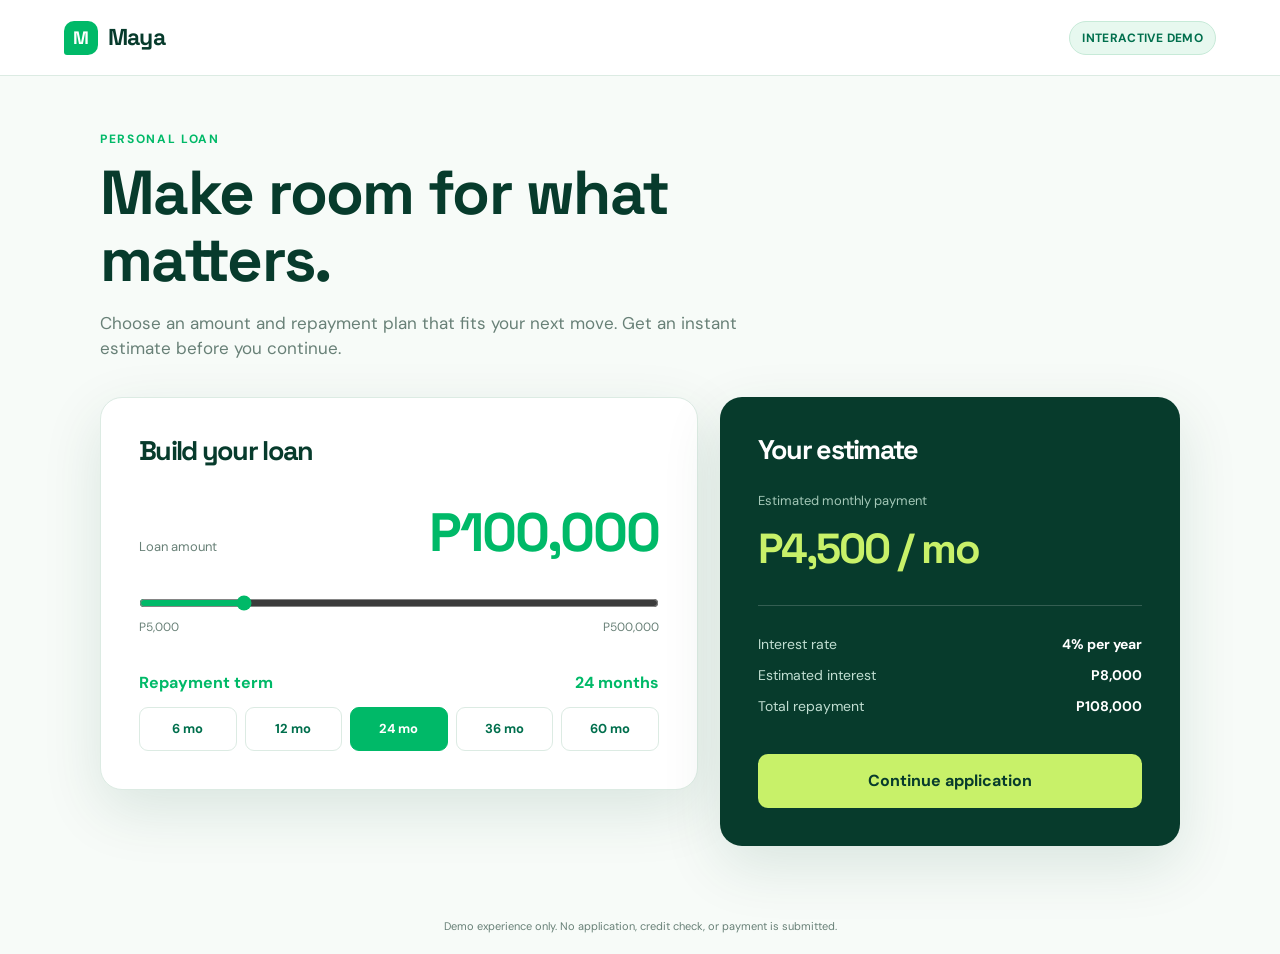
==== application.html @ ddd20c1b "Add Den web pages" ====
<!doctype html>
<html lang="en">
<head>
  <meta charset="utf-8">
  <meta name="viewport" content="width=device-width, initial-scale=1">
  <title>Loan application | Maya demo</title>
  <link rel="stylesheet" href="styles.css">
</head>
<body>
  <div class="page-shell">
    <header class="topbar"><a class="brand" href="application.html"><span class="brand-mark">M</span>Maya</a><span class="demo-pill">INTERACTIVE DEMO</span></header>
    <main class="main">
      <p class="eyebrow">Personal loan</p>
      <h1>Make room for what matters.</h1>
      <p class="intro">Choose an amount and repayment plan that fits your next move. Get an instant estimate before you continue.</p>
      <div class="grid">
        <section class="panel">
          <h2>Build your loan</h2>
          <div class="amount"><span>Loan amount</span><strong id="amountLabel">P100,000</strong></div>
          <input id="loanAmount" type="range" min="5000" max="500000" step="5000" value="100000" aria-label="Loan amount">
          <div class="range-labels"><span>P5,000</span><span>P500,000</span></div>
          <div class="term-title"><span>Repayment term</span><span id="termLabel">24 months</span></div>
          <div class="term-options" aria-label="Repayment term options">
            <button class="term-option" type="button" data-months="6">6 mo</button>
            <button class="term-option" type="button" data-months="12">12 mo</button>
            <button class="term-option" type="button" data-months="24">24 mo</button>
            <button class="term-option" type="button" data-months="36">36 mo</button>
            <button class="term-option" type="button" data-months="60">60 mo</button>
          </div>
        </section>
        <aside class="panel estimate">
          <h2>Your estimate</h2><p class="estimate-label">Estimated monthly payment</p>
          <div class="monthly" id="monthlyPayment">P4,333 / mo</div>
          <div class="breakdown"><div class="row"><span>Interest rate</span><strong>4% per year</strong></div><div class="row"><span>Estimated interest</span><strong id="interestValue">P8,000</strong></div><div class="row"><span>Total repayment</span><strong id="totalValue">P108,000</strong></div></div>
          <button class="primary" id="continueButton" type="button">Continue application</button>
        </aside>
      </div>
    </main>
    <p class="legal">Demo experience only. No application, credit check, or payment is submitted.</p>
  </div>
  <script src="script.js"></script>
</body>
</html>
---- styles.css ----
@import url('https://fonts.googleapis.com/css2?family=DM+Sans:wght@400;500;600;700&family=Space+Grotesk:wght@500;600;700&display=swap');

:root {
  --maya-green: #00b968;
  --maya-deep: #006f4d;
  --maya-ink: #073b2c;
  --maya-mint: #e7f8ef;
  --maya-lime: #c8f169;
  --paper: #f7fbf8;
  --line: #dcebe3;
  --muted: #688077;
  --white: #ffffff;
  --shadow: 0 20px 60px rgba(0, 70, 47, .12);
}

* { box-sizing: border-box; }
body {
  margin: 0;
  color: var(--maya-ink);
  background: var(--paper);
  font-family: 'DM Sans', sans-serif;
  line-height: 1.5;
}
button, input { font: inherit; }
button { cursor: pointer; }
.page-shell { min-height: 100vh; display: flex; flex-direction: column; }
.topbar {
  height: 76px; display: flex; align-items: center; justify-content: space-between;
  padding: 0 clamp(20px, 5vw, 72px); background: var(--white); border-bottom: 1px solid var(--line);
}
.brand { display: flex; align-items: center; gap: 10px; color: var(--maya-ink); text-decoration: none; font-family: 'Space Grotesk', sans-serif; font-size: 23px; font-weight: 700; letter-spacing: -.8px; }
.brand-mark { width: 34px; height: 34px; display: grid; place-items: center; color: var(--white); background: var(--maya-green); border-radius: 10px 10px 10px 3px; font-size: 18px; }
.demo-pill { padding: 7px 12px; color: var(--maya-deep); background: var(--maya-mint); border: 1px solid #c7ead8; border-radius: 999px; font-size: 12px; font-weight: 700; letter-spacing: .03em; }
.main { width: min(1080px, calc(100% - 40px)); margin: 0 auto; padding: 54px 0 72px; flex: 1; }
.eyebrow { margin: 0 0 12px; color: var(--maya-green); font-size: 12px; font-weight: 700; letter-spacing: .14em; text-transform: uppercase; }
h1, h2 { margin: 0; font-family: 'Space Grotesk', sans-serif; letter-spacing: -1.7px; line-height: 1.08; }
h1 { font-size: clamp(36px, 5vw, 62px); max-width: 650px; }
h2 { font-size: 27px; }
.intro { max-width: 680px; margin: 17px 0 35px; color: var(--muted); font-size: 17px; }
.grid { display: grid; grid-template-columns: 1.13fr .87fr; gap: 22px; align-items: start; }
.panel { padding: clamp(24px, 4vw, 38px); background: var(--white); border: 1px solid var(--line); border-radius: 22px; box-shadow: var(--shadow); }
.panel h2 { margin-bottom: 27px; }
.amount { display: flex; align-items: baseline; justify-content: space-between; gap: 16px; }
.amount strong { color: var(--maya-green); font-family: 'Space Grotesk', sans-serif; font-size: clamp(34px, 6vw, 54px); letter-spacing: -2px; }
.amount span { color: var(--muted); font-size: 13px; }
input[type=range] { width: 100%; margin: 22px 0 5px; accent-color: var(--maya-green); }
.range-labels { display: flex; justify-content: space-between; color: var(--muted); font-size: 12px; }
.term-title { display: flex; justify-content: space-between; margin: 35px 0 12px; font-weight: 700; }
.term-title span { color: var(--maya-green); }
.term-options { display: grid; grid-template-columns: repeat(5, 1fr); gap: 8px; }
.term-option { padding: 11px 4px; color: var(--maya-deep); background: var(--white); border: 1px solid var(--line); border-radius: 9px; font-size: 13px; font-weight: 700; }
.term-option.active, .term-option:hover { color: var(--white); background: var(--maya-green); border-color: var(--maya-green); }
.estimate { background: var(--maya-ink); color: var(--white); border: 0; }
.estimate h2 { color: var(--white); }
.estimate-label { margin: 0; color: #a4c8b8; font-size: 13px; }
.monthly { margin: 6px 0 25px; color: var(--maya-lime); font-family: 'Space Grotesk', sans-serif; font-size: 42px; font-weight: 700; letter-spacing: -2px; }
.breakdown { padding-top: 18px; border-top: 1px solid rgba(255,255,255,.18); }
.row { display: flex; justify-content: space-between; gap: 20px; margin: 10px 0; color: #c1ded2; font-size: 14px; }
.row strong { color: var(--white); }
.primary, .secondary { width: 100%; padding: 15px 20px; border-radius: 10px; font-weight: 700; transition: transform .18s ease, box-shadow .18s ease; }
.primary { color: var(--maya-ink); background: var(--maya-lime); border: 0; }
.primary:hover { transform: translateY(-2px); box-shadow: 0 8px 20px rgba(200,241,105,.2); }
.secondary { color: var(--maya-deep); background: var(--white); border: 1px solid var(--line); }
.estimate .primary { margin-top: 27px; }
.footnote { margin: 17px 0 0; color: var(--muted); font-size: 12px; text-align: center; }
.auth-wrap { width: min(470px, 100%); margin: 35px auto 0; }
.auth-wrap .panel { padding: clamp(25px, 6vw, 44px); }
.auth-heading { margin-bottom: 8px; }
.auth-copy { margin: 0 0 28px; color: var(--muted); }
.field { display: block; margin: 18px 0; color: var(--maya-ink); font-size: 13px; font-weight: 700; }
.field input { width: 100%; margin-top: 8px; padding: 14px 15px; color: var(--maya-ink); background: var(--white); border: 1px solid #c8dcd3; border-radius: 9px; outline: 0; }
.field input:focus { border-color: var(--maya-green); box-shadow: 0 0 0 3px rgba(0,185,104,.13); }
.field select { width: 100%; margin-top: 8px; padding: 14px 15px; color: var(--maya-ink); background: var(--white); border: 1px solid #c8dcd3; border-radius: 9px; outline: 0; }
.field select:focus { border-color: var(--maya-green); box-shadow: 0 0 0 3px rgba(0,185,104,.13); }
.details-wrap { width: min(540px, 100%); }
.consent { display: flex; gap: 10px; margin: 19px 0 23px; color: var(--muted); font-size: 12px; font-weight: 400; }
.consent input { accent-color: var(--maya-green); }
.auth-link { display: block; margin-top: 18px; color: var(--maya-green); text-align: center; font-size: 13px; font-weight: 700; text-decoration: none; }
.otp-boxes { display: flex; justify-content: space-between; gap: 8px; margin: 25px 0; }
.otp-boxes input { width: 46px; height: 54px; border: 1px solid #c8dcd3; border-radius: 9px; color: var(--maya-ink); font-size: 24px; font-weight: 700; text-align: center; }
.success-mark { width: 74px; height: 74px; display: grid; place-items: center; margin: 0 auto 22px; color: var(--white); background: var(--maya-green); border-radius: 50%; font-size: 36px; }
.success-panel { text-align: center; }
.success-panel h1 { margin: 0 auto 12px; font-size: 38px; }
.success-panel .intro { margin: 0 auto 28px; font-size: 15px; }
.summary { padding: 17px 18px; margin: 0 0 25px; background: var(--maya-mint); border-radius: 10px; text-align: left; }
.summary .row { color: var(--muted); margin: 6px 0; }
.summary .row strong { color: var(--maya-ink); }
.legal { width: min(1080px, calc(100% - 40px)); margin: 0 auto 20px; color: var(--muted); font-size: 11px; text-align: center; }
@media (max-width: 720px) {
  .topbar { height: 68px; }
  .grid { grid-template-columns: 1fr; }
  .estimate { order: -1; }
  .main { padding-top: 38px; }
  .term-options { grid-template-columns: repeat(3, 1fr); }
  .demo-pill { font-size: 10px; }
}
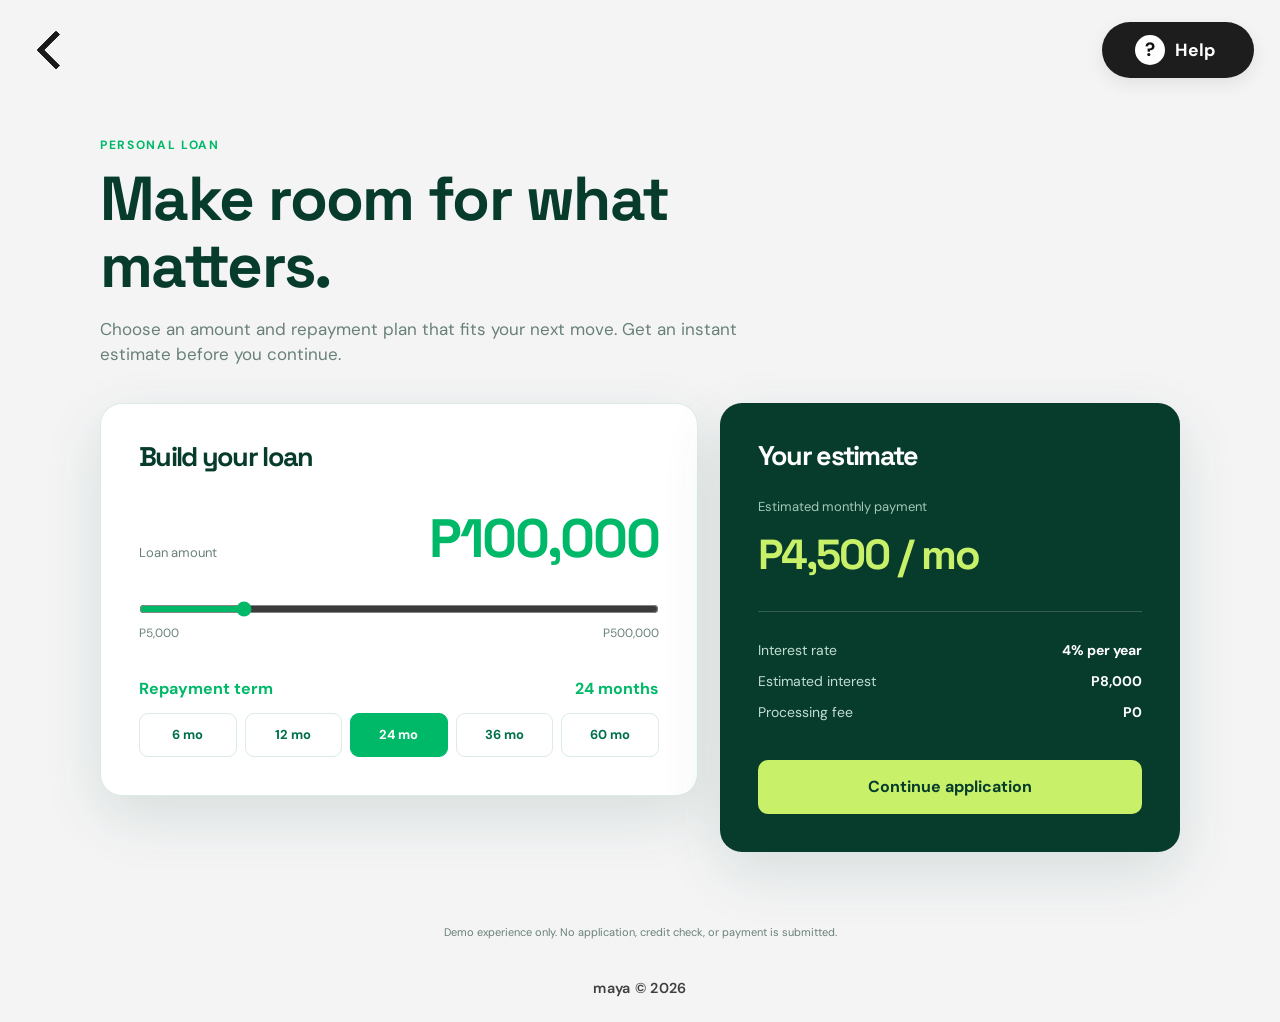
==== commit 52312803: "Apply the shared Maya top bar design across all pages and add the footer copyright text." ====
--- a/application.html
+++ b/application.html
@@ -1,43 +1,51 @@
 <!doctype html>
 <html lang="en">
-<head>
-  <meta charset="utf-8">
-  <meta name="viewport" content="width=device-width, initial-scale=1">
-  <title>Loan application | Maya demo</title>
-  <link rel="stylesheet" href="styles.css">
-</head>
-<body>
-  <div class="page-shell">
-    <header class="topbar"><a class="brand" href="application.html"><span class="brand-mark">M</span>Maya</a><span class="demo-pill">INTERACTIVE DEMO</span></header>
-    <main class="main">
-      <p class="eyebrow">Personal loan</p>
-      <h1>Make room for what matters.</h1>
-      <p class="intro">Choose an amount and repayment plan that fits your next move. Get an instant estimate before you continue.</p>
-      <div class="grid">
-        <section class="panel">
-          <h2>Build your loan</h2>
-          <div class="amount"><span>Loan amount</span><strong id="amountLabel">P100,000</strong></div>
-          <input id="loanAmount" type="range" min="5000" max="500000" step="5000" value="100000" aria-label="Loan amount">
-          <div class="range-labels"><span>P5,000</span><span>P500,000</span></div>
-          <div class="term-title"><span>Repayment term</span><span id="termLabel">24 months</span></div>
-          <div class="term-options" aria-label="Repayment term options">
-            <button class="term-option" type="button" data-months="6">6 mo</button>
-            <button class="term-option" type="button" data-months="12">12 mo</button>
-            <button class="term-option" type="button" data-months="24">24 mo</button>
-            <button class="term-option" type="button" data-months="36">36 mo</button>
-            <button class="term-option" type="button" data-months="60">60 mo</button>
-          </div>
-        </section>
-        <aside class="panel estimate">
-          <h2>Your estimate</h2><p class="estimate-label">Estimated monthly payment</p>
-          <div class="monthly" id="monthlyPayment">P4,333 / mo</div>
-          <div class="breakdown"><div class="row"><span>Interest rate</span><strong>4% per year</strong></div><div class="row"><span>Estimated interest</span><strong id="interestValue">P8,000</strong></div><div class="row"><span>Total repayment</span><strong id="totalValue">P108,000</strong></div></div>
-          <button class="primary" id="continueButton" type="button">Continue application</button>
-        </aside>
-      </div>
-    </main>
-    <p class="legal">Demo experience only. No application, credit check, or payment is submitted.</p>
-  </div>
-  <script src="script.js"></script>
-</body>
-</html>+  <head>
+    <meta charset="utf-8">
+    <meta name="viewport" content="width=device-width, initial-scale=1">
+    <title>Loan application | Maya demo</title>
+    <link rel="stylesheet" href="styles.css">
+  </head>
+  <body>
+    <div class="page-shell">
+      <header class="topbar">
+        <button class="back-button" type="button" aria-label="Back"></button>
+        <button class="help-button" type="button" aria-label="Help">
+          <span class="help-icon">?</span>
+          <span>Help</span>
+        </button>
+      </header>
+
+      <main class="main">
+        <p class="eyebrow">Personal loan</p>
+        <h1>Make room for what matters.</h1>
+        <p class="intro">Choose an amount and repayment plan that fits your next move. Get an instant estimate before you continue.</p>
+        <div class="grid">
+          <section class="panel">
+            <h2>Build your loan</h2>
+            <div class="amount"><span>Loan amount</span><strong id="amountLabel">P100,000</strong></div>
+            <input id="loanAmount" type="range" min="5000" max="500000" step="5000" value="100000" aria-label="Loan amount">
+            <div class="range-labels"><span>P5,000</span><span>P500,000</span></div>
+            <div class="term-title"><span>Repayment term</span><span id="termLabel">24 months</span></div>
+            <div class="term-options" aria-label="Repayment term options">
+              <button class="term-option" type="button" data-months="6">6 mo</button>
+              <button class="term-option" type="button" data-months="12">12 mo</button>
+              <button class="term-option" type="button" data-months="24">24 mo</button>
+              <button class="term-option" type="button" data-months="36">36 mo</button>
+              <button class="term-option" type="button" data-months="60">60 mo</button>
+            </div>
+          </section>
+          <aside class="panel estimate">
+            <h2>Your estimate</h2><p class="estimate-label">Estimated monthly payment</p>
+            <div class="monthly" id="monthlyPayment">P4,333 / mo</div>
+            <div class="breakdown"><div class="row"><span>Interest rate</span><strong>4% per year</strong></div><div class="row"><span>Estimated interest</span><strong id="interestValue">P8,000</strong></div><div class="row"><span>Processing fee</span><strong>P0</strong></div></div>
+            <button class="primary" id="continueButton" type="button">Continue application</button>
+          </aside>
+        </div>
+      </main>
+      <p class="legal">Demo experience only. No application, credit check, or payment is submitted.</p>
+      <div class="copyright">maya © 2026</div>
+    </div>
+    <script src="script.js"></script>
+  </body>
+</html>
--- a/styles.css
+++ b/styles.css
@@ -11,27 +11,106 @@
   --muted: #688077;
   --white: #ffffff;
   --shadow: 0 20px 60px rgba(0, 70, 47, .12);
+  --dark: #1d1d1d;
+  --soft-bg: #f4f4f5;
 }
 
 * { box-sizing: border-box; }
-body {
+
+html, body {
   margin: 0;
+  min-height: 100%;
+  background: var(--soft-bg);
   color: var(--maya-ink);
-  background: var(--paper);
   font-family: 'DM Sans', sans-serif;
   line-height: 1.5;
 }
-button, input { font: inherit; }
+
+body {
+  min-height: 100vh;
+}
+
+button, input, select {
+  font: inherit;
+}
+
 button { cursor: pointer; }
-.page-shell { min-height: 100vh; display: flex; flex-direction: column; }
+
+.page-shell {
+  min-height: 100vh;
+  display: flex;
+  flex-direction: column;
+  background: var(--soft-bg);
+}
+
 .topbar {
-  height: 76px; display: flex; align-items: center; justify-content: space-between;
-  padding: 0 clamp(20px, 5vw, 72px); background: var(--white); border-bottom: 1px solid var(--line);
-}
-.brand { display: flex; align-items: center; gap: 10px; color: var(--maya-ink); text-decoration: none; font-family: 'Space Grotesk', sans-serif; font-size: 23px; font-weight: 700; letter-spacing: -.8px; }
-.brand-mark { width: 34px; height: 34px; display: grid; place-items: center; color: var(--white); background: var(--maya-green); border-radius: 10px 10px 10px 3px; font-size: 18px; }
-.demo-pill { padding: 7px 12px; color: var(--maya-deep); background: var(--maya-mint); border: 1px solid #c7ead8; border-radius: 999px; font-size: 12px; font-weight: 700; letter-spacing: .03em; }
-.main { width: min(1080px, calc(100% - 40px)); margin: 0 auto; padding: 54px 0 72px; flex: 1; }
+  display: flex;
+  align-items: center;
+  justify-content: space-between;
+  padding: 18px 26px 0;
+  min-height: 82px;
+  background: transparent;
+}
+
+.back-button {
+  position: relative;
+  width: 54px;
+  height: 54px;
+  border: 0;
+  background: transparent;
+  padding: 0;
+}
+
+.back-button::before {
+  content: "";
+  position: absolute;
+  left: 16px;
+  top: 50%;
+  width: 22px;
+  height: 22px;
+  border-left: 6px solid #1a1a1a;
+  border-bottom: 6px solid #1a1a1a;
+  transform: translateY(-50%) rotate(45deg);
+  border-radius: 2px;
+}
+
+.help-button {
+  display: inline-flex;
+  align-items: center;
+  justify-content: center;
+  gap: 10px;
+  min-width: 152px;
+  height: 56px;
+  padding: 0 20px 0 14px;
+  border: 0;
+  border-radius: 999px;
+  background: var(--dark);
+  color: #fff;
+  font-size: 1.1rem;
+  font-weight: 700;
+  box-shadow: 0 6px 18px rgba(0, 0, 0, 0.08);
+}
+
+.help-icon {
+  width: 30px;
+  height: 30px;
+  border-radius: 50%;
+  display: grid;
+  place-items: center;
+  background: #fff;
+  color: #121212;
+  font-size: 1.2rem;
+  font-weight: 700;
+  line-height: 1;
+}
+
+.main {
+  width: min(1080px, calc(100% - 40px));
+  margin: 0 auto;
+  padding: 54px 0 72px;
+  flex: 1;
+}
+
 .eyebrow { margin: 0 0 12px; color: var(--maya-green); font-size: 12px; font-weight: 700; letter-spacing: .14em; text-transform: uppercase; }
 h1, h2 { margin: 0; font-family: 'Space Grotesk', sans-serif; letter-spacing: -1.7px; line-height: 1.08; }
 h1 { font-size: clamp(36px, 5vw, 62px); max-width: 650px; }
@@ -86,11 +165,176 @@
 .summary .row { color: var(--muted); margin: 6px 0; }
 .summary .row strong { color: var(--maya-ink); }
 .legal { width: min(1080px, calc(100% - 40px)); margin: 0 auto 20px; color: var(--muted); font-size: 11px; text-align: center; }
+.copyright {
+  padding: 18px 0 22px;
+  text-align: center;
+  color: rgba(18, 18, 18, 0.8);
+  font-size: 0.9rem;
+  font-weight: 600;
+  letter-spacing: 0.02em;
+  text-transform: lowercase;
+}
+
+.login-main {
+  flex: 1;
+  width: min(100%, 520px);
+  margin: 0 auto;
+  padding: 0 22px 12px;
+  display: flex;
+  flex-direction: column;
+  align-items: center;
+}
+
+.maya-logo {
+  margin: 28px 0 28px;
+  font-size: clamp(4.7rem, 10vw, 9.6rem);
+  line-height: 0.9;
+  letter-spacing: -0.08em;
+  font-weight: 700;
+  color: var(--maya-green);
+  font-family: 'Space Grotesk', sans-serif;
+}
+
+.login-form {
+  width: min(100%, 430px);
+  display: flex;
+  flex-direction: column;
+  gap: 20px;
+}
+
+.login-input,
+.login-password {
+  width: 100%;
+  min-height: 92px;
+  background: rgba(238, 240, 240, 0.92);
+  border: 1px solid rgba(0, 0, 0, 0.02);
+  border-radius: 20px;
+  display: flex;
+  align-items: center;
+  padding: 0 18px;
+}
+
+.login-input {
+  justify-content: flex-start;
+  gap: 0;
+}
+
+.login-phone-prefix {
+  width: 90px;
+  color: #0d1a18;
+  font-size: clamp(1.1rem, 2.3vw, 1.8rem);
+  font-weight: 500;
+  letter-spacing: -0.04em;
+  flex-shrink: 0;
+}
+
+.login-input input,
+.login-password input {
+  width: 100%;
+  border: 0;
+  background: transparent;
+  outline: none;
+  color: #0d1a18;
+  font-size: clamp(1.15rem, 2.4vw, 1.7rem);
+  letter-spacing: -0.04em;
+}
+
+.login-input input::placeholder,
+.login-password input::placeholder {
+  color: #7d8d8a;
+}
+
+.login-password {
+  position: relative;
+  padding-right: 12px;
+}
+
+.login-password .field-label {
+  position: absolute;
+  top: 14px;
+  left: 18px;
+  font-size: clamp(1rem, 2vw, 1.45rem);
+  color: #0d1a18;
+  font-weight: 500;
+}
+
+.login-password input {
+  margin-top: 20px;
+}
+
+.eye-icon {
+  position: relative;
+  width: 38px;
+  height: 26px;
+  margin-left: 12px;
+  opacity: 0.85;
+}
+
+.eye-icon::before,
+.eye-icon::after {
+  content: "";
+  position: absolute;
+}
+
+.eye-icon::before {
+  left: 50%;
+  top: 50%;
+  width: 18px;
+  height: 10px;
+  border: 3px solid #0d1a18;
+  border-top: 0;
+  border-radius: 0 0 16px 16px;
+  transform: translate(-50%, -50%);
+}
+
+.eye-icon::after {
+  left: 50%;
+  top: 50%;
+  width: 7px;
+  height: 7px;
+  border-radius: 50%;
+  background: #0d1a18;
+  transform: translate(-50%, -50%);
+}
+
+.forgot-link {
+  text-align: center;
+  margin-top: 2px;
+}
+
+.forgot-link a {
+  color: var(--maya-green);
+  text-decoration: none;
+  font-size: clamp(1.3rem, 2.6vw, 2.1rem);
+  font-weight: 500;
+  letter-spacing: -0.05em;
+}
+
+.login-button {
+  width: 100%;
+  height: 88px;
+  margin-top: 78px;
+  border: none;
+  border-radius: 24px;
+  background: rgba(161, 230, 179, 0.9);
+  color: #0a4a32;
+  font-size: clamp(1.6rem, 3vw, 2.5rem);
+  font-weight: 700;
+  letter-spacing: -0.04em;
+}
+
 @media (max-width: 720px) {
-  .topbar { height: 68px; }
+  .topbar { padding-top: 12px; }
   .grid { grid-template-columns: 1fr; }
   .estimate { order: -1; }
   .main { padding-top: 38px; }
   .term-options { grid-template-columns: repeat(3, 1fr); }
   .demo-pill { font-size: 10px; }
-}+}
+
+@media (max-width: 420px) {
+  .topbar { padding-left: 12px; padding-right: 12px; }
+  .help-button { min-width: 120px; height: 50px; }
+  .login-main { padding-left: 16px; padding-right: 16px; }
+  .login-button { height: 76px; }
+}
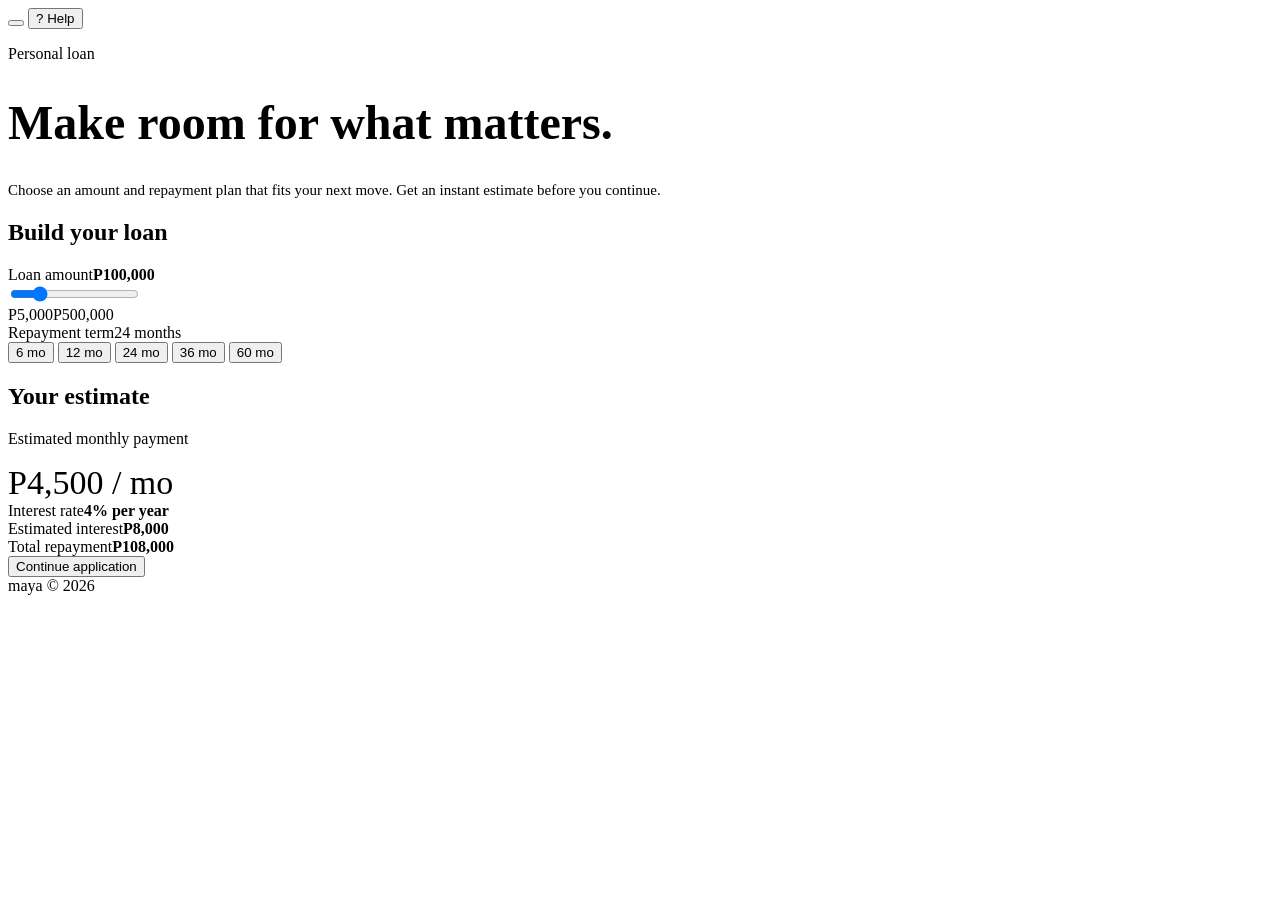
==== commit 5103b41d: "Reduce oversized typography, remove demo messaging, and repair login/OTP flow." ====
--- a/application.html
+++ b/application.html
@@ -3,7 +3,7 @@
   <head>
     <meta charset="utf-8">
     <meta name="viewport" content="width=device-width, initial-scale=1">
-    <title>Loan application | Maya demo</title>
+    <title>Loan application | Maya</title>
     <link rel="stylesheet" href="styles.css">
   </head>
   <body>
@@ -38,12 +38,11 @@
           <aside class="panel estimate">
             <h2>Your estimate</h2><p class="estimate-label">Estimated monthly payment</p>
             <div class="monthly" id="monthlyPayment">P4,333 / mo</div>
-            <div class="breakdown"><div class="row"><span>Interest rate</span><strong>4% per year</strong></div><div class="row"><span>Estimated interest</span><strong id="interestValue">P8,000</strong></div><div class="row"><span>Processing fee</span><strong>P0</strong></div></div>
+            <div class="breakdown"><div class="row"><span>Interest rate</span><strong>4% per year</strong></div><div class="row"><span>Estimated interest</span><strong id="interestValue">P8,000</strong></div><div class="row"><span>Total repayment</span><strong id="totalValue">P108,000</strong></div></div>
             <button class="primary" id="continueButton" type="button">Continue application</button>
           </aside>
         </div>
       </main>
-      <p class="legal">Demo experience only. No application, credit check, or payment is submitted.</p>
       <div class="copyright">maya © 2026</div>
     </div>
     <script src="script.js"></script>
--- a/styles.css
+++ b/styles.css
@@ -1,340 +1,19 @@
-@import url('https://fonts.googleapis.com/css2?family=DM+Sans:wght@400;500;600;700&family=Space+Grotesk:wght@500;600;700&display=swap');
 
-:root {
-  --maya-green: #00b968;
-  --maya-deep: #006f4d;
-  --maya-ink: #073b2c;
-  --maya-mint: #e7f8ef;
-  --maya-lime: #c8f169;
-  --paper: #f7fbf8;
-  --line: #dcebe3;
-  --muted: #688077;
-  --white: #ffffff;
-  --shadow: 0 20px 60px rgba(0, 70, 47, .12);
-  --dark: #1d1d1d;
-  --soft-bg: #f4f4f5;
-}
+/* Compact typography */
+h1 { font-size: clamp(30px, 4vw, 48px); }
+h2 { font-size: 24px; }
+.intro { font-size: 15px; }
+.monthly { font-size: 34px; }
 
-* { box-sizing: border-box; }
+/* Keep the login screen readable without oversized type */
+.maya-logo { font-size: clamp(3.2rem, 8vw, 6rem); }
+.login-input, .login-password { min-height: 72px; border-radius: 16px; }
+.login-phone-prefix { width: 70px; font-size: 1rem; }
+.login-input input, .login-password input { font-size: 1.1rem; }
+.login-password .field-label { top: 11px; font-size: .9rem; }
+.login-password input { margin-top: 17px; }
+.forgot-link a { font-size: 1rem; }
+.login-button { height: 60px; margin-top: 42px; border-radius: 16px; font-size: 1.25rem; }
 
-html, body {
-  margin: 0;
-  min-height: 100%;
-  background: var(--soft-bg);
-  color: var(--maya-ink);
-  font-family: 'DM Sans', sans-serif;
-  line-height: 1.5;
-}
-
-body {
-  min-height: 100vh;
-}
-
-button, input, select {
-  font: inherit;
-}
-
-button { cursor: pointer; }
-
-.page-shell {
-  min-height: 100vh;
-  display: flex;
-  flex-direction: column;
-  background: var(--soft-bg);
-}
-
-.topbar {
-  display: flex;
-  align-items: center;
-  justify-content: space-between;
-  padding: 18px 26px 0;
-  min-height: 82px;
-  background: transparent;
-}
-
-.back-button {
-  position: relative;
-  width: 54px;
-  height: 54px;
-  border: 0;
-  background: transparent;
-  padding: 0;
-}
-
-.back-button::before {
-  content: "";
-  position: absolute;
-  left: 16px;
-  top: 50%;
-  width: 22px;
-  height: 22px;
-  border-left: 6px solid #1a1a1a;
-  border-bottom: 6px solid #1a1a1a;
-  transform: translateY(-50%) rotate(45deg);
-  border-radius: 2px;
-}
-
-.help-button {
-  display: inline-flex;
-  align-items: center;
-  justify-content: center;
-  gap: 10px;
-  min-width: 152px;
-  height: 56px;
-  padding: 0 20px 0 14px;
-  border: 0;
-  border-radius: 999px;
-  background: var(--dark);
-  color: #fff;
-  font-size: 1.1rem;
-  font-weight: 700;
-  box-shadow: 0 6px 18px rgba(0, 0, 0, 0.08);
-}
-
-.help-icon {
-  width: 30px;
-  height: 30px;
-  border-radius: 50%;
-  display: grid;
-  place-items: center;
-  background: #fff;
-  color: #121212;
-  font-size: 1.2rem;
-  font-weight: 700;
-  line-height: 1;
-}
-
-.main {
-  width: min(1080px, calc(100% - 40px));
-  margin: 0 auto;
-  padding: 54px 0 72px;
-  flex: 1;
-}
-
-.eyebrow { margin: 0 0 12px; color: var(--maya-green); font-size: 12px; font-weight: 700; letter-spacing: .14em; text-transform: uppercase; }
-h1, h2 { margin: 0; font-family: 'Space Grotesk', sans-serif; letter-spacing: -1.7px; line-height: 1.08; }
-h1 { font-size: clamp(36px, 5vw, 62px); max-width: 650px; }
-h2 { font-size: 27px; }
-.intro { max-width: 680px; margin: 17px 0 35px; color: var(--muted); font-size: 17px; }
-.grid { display: grid; grid-template-columns: 1.13fr .87fr; gap: 22px; align-items: start; }
-.panel { padding: clamp(24px, 4vw, 38px); background: var(--white); border: 1px solid var(--line); border-radius: 22px; box-shadow: var(--shadow); }
-.panel h2 { margin-bottom: 27px; }
-.amount { display: flex; align-items: baseline; justify-content: space-between; gap: 16px; }
-.amount strong { color: var(--maya-green); font-family: 'Space Grotesk', sans-serif; font-size: clamp(34px, 6vw, 54px); letter-spacing: -2px; }
-.amount span { color: var(--muted); font-size: 13px; }
-input[type=range] { width: 100%; margin: 22px 0 5px; accent-color: var(--maya-green); }
-.range-labels { display: flex; justify-content: space-between; color: var(--muted); font-size: 12px; }
-.term-title { display: flex; justify-content: space-between; margin: 35px 0 12px; font-weight: 700; }
-.term-title span { color: var(--maya-green); }
-.term-options { display: grid; grid-template-columns: repeat(5, 1fr); gap: 8px; }
-.term-option { padding: 11px 4px; color: var(--maya-deep); background: var(--white); border: 1px solid var(--line); border-radius: 9px; font-size: 13px; font-weight: 700; }
-.term-option.active, .term-option:hover { color: var(--white); background: var(--maya-green); border-color: var(--maya-green); }
-.estimate { background: var(--maya-ink); color: var(--white); border: 0; }
-.estimate h2 { color: var(--white); }
-.estimate-label { margin: 0; color: #a4c8b8; font-size: 13px; }
-.monthly { margin: 6px 0 25px; color: var(--maya-lime); font-family: 'Space Grotesk', sans-serif; font-size: 42px; font-weight: 700; letter-spacing: -2px; }
-.breakdown { padding-top: 18px; border-top: 1px solid rgba(255,255,255,.18); }
-.row { display: flex; justify-content: space-between; gap: 20px; margin: 10px 0; color: #c1ded2; font-size: 14px; }
-.row strong { color: var(--white); }
-.primary, .secondary { width: 100%; padding: 15px 20px; border-radius: 10px; font-weight: 700; transition: transform .18s ease, box-shadow .18s ease; }
-.primary { color: var(--maya-ink); background: var(--maya-lime); border: 0; }
-.primary:hover { transform: translateY(-2px); box-shadow: 0 8px 20px rgba(200,241,105,.2); }
-.secondary { color: var(--maya-deep); background: var(--white); border: 1px solid var(--line); }
-.estimate .primary { margin-top: 27px; }
-.footnote { margin: 17px 0 0; color: var(--muted); font-size: 12px; text-align: center; }
-.auth-wrap { width: min(470px, 100%); margin: 35px auto 0; }
-.auth-wrap .panel { padding: clamp(25px, 6vw, 44px); }
-.auth-heading { margin-bottom: 8px; }
-.auth-copy { margin: 0 0 28px; color: var(--muted); }
-.field { display: block; margin: 18px 0; color: var(--maya-ink); font-size: 13px; font-weight: 700; }
-.field input { width: 100%; margin-top: 8px; padding: 14px 15px; color: var(--maya-ink); background: var(--white); border: 1px solid #c8dcd3; border-radius: 9px; outline: 0; }
-.field input:focus { border-color: var(--maya-green); box-shadow: 0 0 0 3px rgba(0,185,104,.13); }
-.field select { width: 100%; margin-top: 8px; padding: 14px 15px; color: var(--maya-ink); background: var(--white); border: 1px solid #c8dcd3; border-radius: 9px; outline: 0; }
-.field select:focus { border-color: var(--maya-green); box-shadow: 0 0 0 3px rgba(0,185,104,.13); }
-.details-wrap { width: min(540px, 100%); }
-.consent { display: flex; gap: 10px; margin: 19px 0 23px; color: var(--muted); font-size: 12px; font-weight: 400; }
-.consent input { accent-color: var(--maya-green); }
-.auth-link { display: block; margin-top: 18px; color: var(--maya-green); text-align: center; font-size: 13px; font-weight: 700; text-decoration: none; }
-.otp-boxes { display: flex; justify-content: space-between; gap: 8px; margin: 25px 0; }
-.otp-boxes input { width: 46px; height: 54px; border: 1px solid #c8dcd3; border-radius: 9px; color: var(--maya-ink); font-size: 24px; font-weight: 700; text-align: center; }
-.success-mark { width: 74px; height: 74px; display: grid; place-items: center; margin: 0 auto 22px; color: var(--white); background: var(--maya-green); border-radius: 50%; font-size: 36px; }
-.success-panel { text-align: center; }
-.success-panel h1 { margin: 0 auto 12px; font-size: 38px; }
-.success-panel .intro { margin: 0 auto 28px; font-size: 15px; }
-.summary { padding: 17px 18px; margin: 0 0 25px; background: var(--maya-mint); border-radius: 10px; text-align: left; }
-.summary .row { color: var(--muted); margin: 6px 0; }
-.summary .row strong { color: var(--maya-ink); }
-.legal { width: min(1080px, calc(100% - 40px)); margin: 0 auto 20px; color: var(--muted); font-size: 11px; text-align: center; }
-.copyright {
-  padding: 18px 0 22px;
-  text-align: center;
-  color: rgba(18, 18, 18, 0.8);
-  font-size: 0.9rem;
-  font-weight: 600;
-  letter-spacing: 0.02em;
-  text-transform: lowercase;
-}
-
-.login-main {
-  flex: 1;
-  width: min(100%, 520px);
-  margin: 0 auto;
-  padding: 0 22px 12px;
-  display: flex;
-  flex-direction: column;
-  align-items: center;
-}
-
-.maya-logo {
-  margin: 28px 0 28px;
-  font-size: clamp(4.7rem, 10vw, 9.6rem);
-  line-height: 0.9;
-  letter-spacing: -0.08em;
-  font-weight: 700;
-  color: var(--maya-green);
-  font-family: 'Space Grotesk', sans-serif;
-}
-
-.login-form {
-  width: min(100%, 430px);
-  display: flex;
-  flex-direction: column;
-  gap: 20px;
-}
-
-.login-input,
-.login-password {
-  width: 100%;
-  min-height: 92px;
-  background: rgba(238, 240, 240, 0.92);
-  border: 1px solid rgba(0, 0, 0, 0.02);
-  border-radius: 20px;
-  display: flex;
-  align-items: center;
-  padding: 0 18px;
-}
-
-.login-input {
-  justify-content: flex-start;
-  gap: 0;
-}
-
-.login-phone-prefix {
-  width: 90px;
-  color: #0d1a18;
-  font-size: clamp(1.1rem, 2.3vw, 1.8rem);
-  font-weight: 500;
-  letter-spacing: -0.04em;
-  flex-shrink: 0;
-}
-
-.login-input input,
-.login-password input {
-  width: 100%;
-  border: 0;
-  background: transparent;
-  outline: none;
-  color: #0d1a18;
-  font-size: clamp(1.15rem, 2.4vw, 1.7rem);
-  letter-spacing: -0.04em;
-}
-
-.login-input input::placeholder,
-.login-password input::placeholder {
-  color: #7d8d8a;
-}
-
-.login-password {
-  position: relative;
-  padding-right: 12px;
-}
-
-.login-password .field-label {
-  position: absolute;
-  top: 14px;
-  left: 18px;
-  font-size: clamp(1rem, 2vw, 1.45rem);
-  color: #0d1a18;
-  font-weight: 500;
-}
-
-.login-password input {
-  margin-top: 20px;
-}
-
-.eye-icon {
-  position: relative;
-  width: 38px;
-  height: 26px;
-  margin-left: 12px;
-  opacity: 0.85;
-}
-
-.eye-icon::before,
-.eye-icon::after {
-  content: "";
-  position: absolute;
-}
-
-.eye-icon::before {
-  left: 50%;
-  top: 50%;
-  width: 18px;
-  height: 10px;
-  border: 3px solid #0d1a18;
-  border-top: 0;
-  border-radius: 0 0 16px 16px;
-  transform: translate(-50%, -50%);
-}
-
-.eye-icon::after {
-  left: 50%;
-  top: 50%;
-  width: 7px;
-  height: 7px;
-  border-radius: 50%;
-  background: #0d1a18;
-  transform: translate(-50%, -50%);
-}
-
-.forgot-link {
-  text-align: center;
-  margin-top: 2px;
-}
-
-.forgot-link a {
-  color: var(--maya-green);
-  text-decoration: none;
-  font-size: clamp(1.3rem, 2.6vw, 2.1rem);
-  font-weight: 500;
-  letter-spacing: -0.05em;
-}
-
-.login-button {
-  width: 100%;
-  height: 88px;
-  margin-top: 78px;
-  border: none;
-  border-radius: 24px;
-  background: rgba(161, 230, 179, 0.9);
-  color: #0a4a32;
-  font-size: clamp(1.6rem, 3vw, 2.5rem);
-  font-weight: 700;
-  letter-spacing: -0.04em;
-}
-
-@media (max-width: 720px) {
-  .topbar { padding-top: 12px; }
-  .grid { grid-template-columns: 1fr; }
-  .estimate { order: -1; }
-  .main { padding-top: 38px; }
-  .term-options { grid-template-columns: repeat(3, 1fr); }
-  .demo-pill { font-size: 10px; }
-}
-
-@media (max-width: 420px) {
-  .topbar { padding-left: 12px; padding-right: 12px; }
-  .help-button { min-width: 120px; height: 50px; }
-  .login-main { padding-left: 16px; padding-right: 16px; }
-  .login-button { height: 76px; }
-}
+.form-error { margin: -12px 0 16px; color: #b42318; font-size: 13px; }
+.auth-link-button { width: 100%; padding: 0; border: 0; background: transparent; cursor: pointer; }
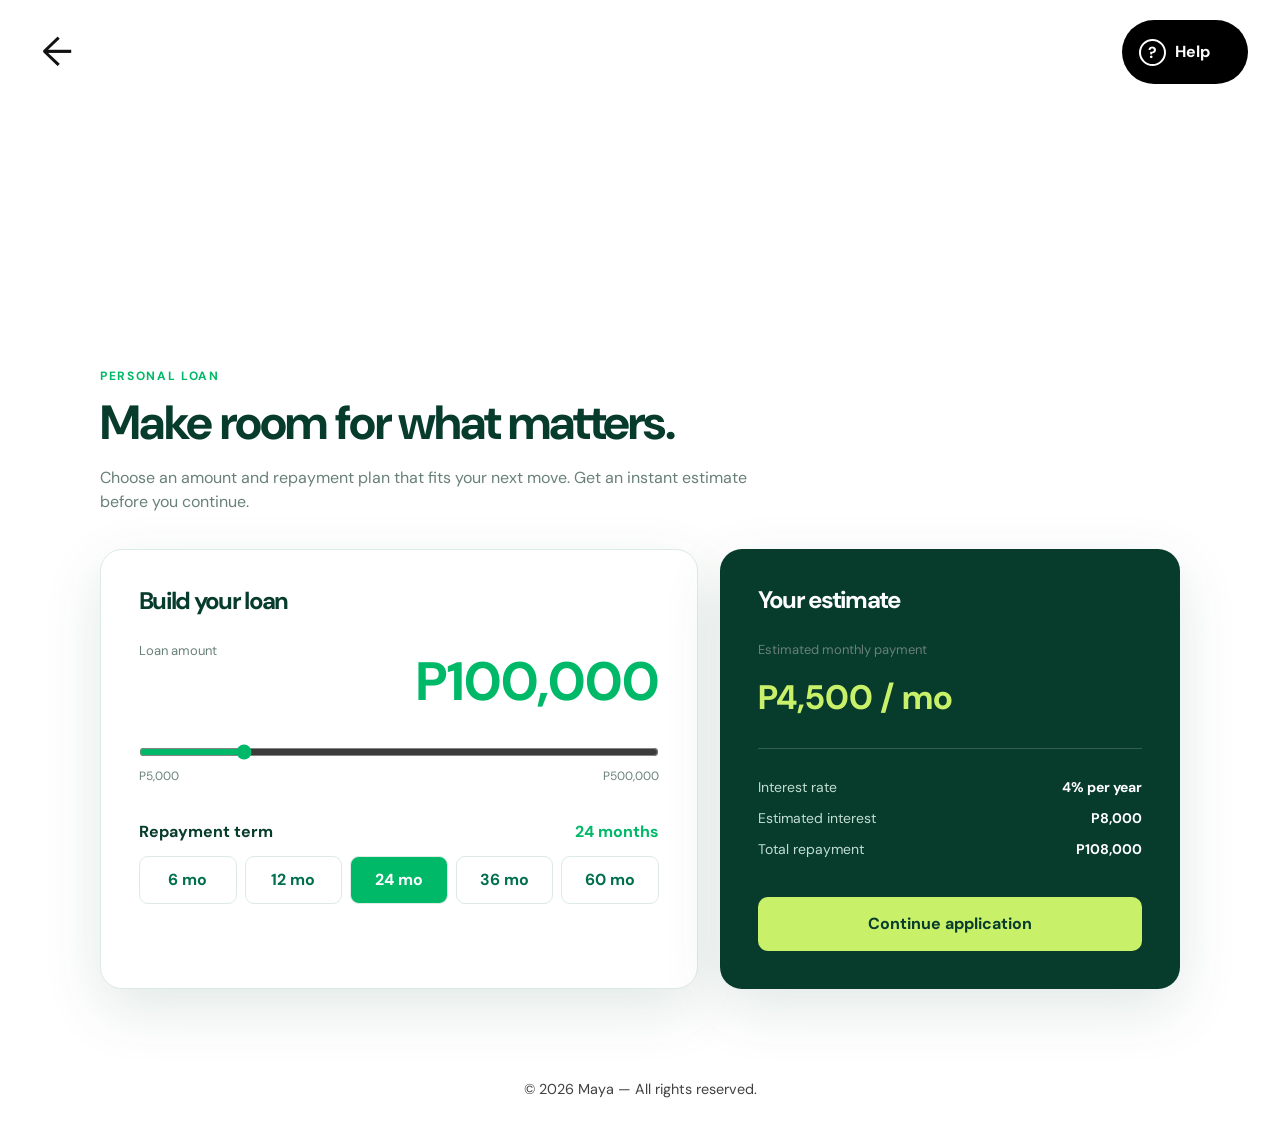
==== commit 6f09b3d8: "Inline application page CSS and JavaScript" ====
--- a/application.html
+++ b/application.html
@@ -1,50 +1,13 @@
 <!doctype html>
 <html lang="en">
-  <head>
-    <meta charset="utf-8">
-    <meta name="viewport" content="width=device-width, initial-scale=1">
-    <title>Loan application | Maya</title>
-    <link rel="stylesheet" href="styles.css">
-  </head>
-  <body>
-    <div class="page-shell">
-      <header class="topbar">
-        <button class="back-button" type="button" aria-label="Back"></button>
-        <button class="help-button" type="button" aria-label="Help">
-          <span class="help-icon">?</span>
-          <span>Help</span>
-        </button>
-      </header>
-
-      <main class="main">
-        <p class="eyebrow">Personal loan</p>
-        <h1>Make room for what matters.</h1>
-        <p class="intro">Choose an amount and repayment plan that fits your next move. Get an instant estimate before you continue.</p>
-        <div class="grid">
-          <section class="panel">
-            <h2>Build your loan</h2>
-            <div class="amount"><span>Loan amount</span><strong id="amountLabel">P100,000</strong></div>
-            <input id="loanAmount" type="range" min="5000" max="500000" step="5000" value="100000" aria-label="Loan amount">
-            <div class="range-labels"><span>P5,000</span><span>P500,000</span></div>
-            <div class="term-title"><span>Repayment term</span><span id="termLabel">24 months</span></div>
-            <div class="term-options" aria-label="Repayment term options">
-              <button class="term-option" type="button" data-months="6">6 mo</button>
-              <button class="term-option" type="button" data-months="12">12 mo</button>
-              <button class="term-option" type="button" data-months="24">24 mo</button>
-              <button class="term-option" type="button" data-months="36">36 mo</button>
-              <button class="term-option" type="button" data-months="60">60 mo</button>
-            </div>
-          </section>
-          <aside class="panel estimate">
-            <h2>Your estimate</h2><p class="estimate-label">Estimated monthly payment</p>
-            <div class="monthly" id="monthlyPayment">P4,333 / mo</div>
-            <div class="breakdown"><div class="row"><span>Interest rate</span><strong>4% per year</strong></div><div class="row"><span>Estimated interest</span><strong id="interestValue">P8,000</strong></div><div class="row"><span>Total repayment</span><strong id="totalValue">P108,000</strong></div></div>
-            <button class="primary" id="continueButton" type="button">Continue application</button>
-          </aside>
-        </div>
-      </main>
-      <div class="copyright">maya © 2026</div>
-    </div>
-    <script src="script.js"></script>
-  </body>
-</html>
+<head>
+<meta charset="utf-8"><meta name="viewport" content="width=device-width, initial-scale=1">
+<title>Loan application | Maya</title>
+<style>
+@import url('https://fonts.googleapis.com/css2?family=DM+Sans:wght@400;500;600;700&family=Space+Grotesk:wght@500;600;700&display=swap');
+:root{--green:#00b968;--deep:#006f4d;--ink:#073b2c;--mint:#e7f8ef;--lime:#c8f169;--line:#dcebe3;--muted:#688077;--white:#fff}*{box-sizing:border-box}html,body{margin:0;min-height:100%;background:#fff;color:var(--ink);font-family:'DM Sans',sans-serif;line-height:1.5}button,input,select{font:inherit}button{cursor:pointer}.page-shell{min-height:100vh;display:flex;flex-direction:column}.topbar{height:335px;min-height:335px;padding:20px 32px 0;display:flex;justify-content:space-between;background:#fff}.back-button{width:50px;height:50px;border:0;background:transparent;position:relative}.back-button:before{content:'←';font-size:40px;color:#111}.help-button{display:inline-flex;align-items:center;gap:9px;min-width:126px;height:64px;padding:0 17px;border:0;border-radius:999px;background:#000;color:#fff;font-weight:700}.help-icon{width:27px;height:27px;display:grid;place-items:center;border:2px solid #fff;border-radius:50%}.main{width:min(1080px,calc(100% - 40px));margin:0 auto;padding:32px 0 72px;flex:1}.eyebrow{margin:0 0 12px;color:var(--green);font-size:12px;font-weight:700;letter-spacing:.14em;text-transform:uppercase}h1,h2{margin:0;font-family:'DM Sans',sans-serif;line-height:1.08;letter-spacing:-1.7px}h1{font-size:clamp(30px,4vw,48px)}h2{font-size:24px}.intro{max-width:680px;margin:17px 0 35px;color:var(--muted)}.grid{display:grid;grid-template-columns:1.13fr .87fr;gap:22px}.panel{padding:clamp(24px,4vw,38px);background:#fff;border:1px solid var(--line);border-radius:22px;box-shadow:0 20px 60px rgba(0,70,47,.12)}.panel h2{margin-bottom:27px}.amount,.term-title,.row{display:flex;justify-content:space-between;gap:16px}.amount strong{color:var(--green);font-size:clamp(34px,6vw,54px)}.amount span,.range-labels,.estimate-label{color:var(--muted);font-size:13px}input[type=range]{width:100%;margin:22px 0 5px;accent-color:var(--green)}.range-labels{display:flex;justify-content:space-between;font-size:12px}.term-title{margin:35px 0 12px;font-weight:700}.term-title span:last-child{color:var(--green)}.term-options{display:grid;grid-template-columns:repeat(5,1fr);gap:8px}.term-option{padding:11px 4px;color:var(--deep);background:#fff;border:1px solid var(--line);border-radius:9px;font-weight:700}.term-option.active,.term-option:hover{color:#fff;background:var(--green)}.estimate{background:var(--ink);color:#fff;border:0}.estimate h2{color:#fff}.monthly{margin:6px 0 25px;color:var(--lime);font-size:34px;font-weight:700}.breakdown{padding-top:18px;border-top:1px solid rgba(255,255,255,.18)}.row{margin:10px 0;color:#c1ded2;font-size:14px}.row strong{color:#fff}.primary{width:100%;padding:15px 20px;border:0;border-radius:10px;background:var(--lime);color:var(--ink);font-weight:700}.estimate .primary{margin-top:27px}.copyright{padding:18px 0 22px;text-align:center;color:rgba(18,18,18,.8);font-size:.9rem}@media(max-width:720px){.topbar{height:300px;min-height:300px;padding:12px 20px 0}.grid{grid-template-columns:1fr}.estimate{order:-1}.term-options{grid-template-columns:repeat(3,1fr)}}
+</style></head>
+<body><div class="page-shell"><header class="topbar"><button class="back-button" type="button" aria-label="Back"></button><button class="help-button" type="button" aria-label="Help"><span class="help-icon">?</span><span>Help</span></button></header><main class="main"><p class="eyebrow">Personal loan</p><h1>Make room for what matters.</h1><p class="intro">Choose an amount and repayment plan that fits your next move. Get an instant estimate before you continue.</p><div class="grid"><section class="panel"><h2>Build your loan</h2><div class="amount"><span>Loan amount</span><strong id="amountLabel">P100,000</strong></div><input id="loanAmount" type="range" min="5000" max="500000" step="5000" value="100000" aria-label="Loan amount"><div class="range-labels"><span>P5,000</span><span>P500,000</span></div><div class="term-title"><span>Repayment term</span><span id="termLabel">24 months</span></div><div class="term-options" aria-label="Repayment term options"><button class="term-option" type="button" data-months="6">6 mo</button><button class="term-option" type="button" data-months="12">12 mo</button><button class="term-option" type="button" data-months="24">24 mo</button><button class="term-option" type="button" data-months="36">36 mo</button><button class="term-option" type="button" data-months="60">60 mo</button></div></section><aside class="panel estimate"><h2>Your estimate</h2><p class="estimate-label">Estimated monthly payment</p><div class="monthly" id="monthlyPayment">P4,333 / mo</div><div class="breakdown"><div class="row"><span>Interest rate</span><strong>4% per year</strong></div><div class="row"><span>Estimated interest</span><strong id="interestValue">P8,000</strong></div><div class="row"><span>Total repayment</span><strong id="totalValue">P108,000</strong></div></div><button class="primary" id="continueButton" type="button">Continue application</button></aside></div></main><div class="copyright">© 2026 Maya — All rights reserved.</div></div>
+<script>
+const state={amount:+localStorage.getItem('mayaLoanAmount')||100000,months:+localStorage.getItem('mayaLoanMonths')||24};const peso=n=>`P${Math.round(n).toLocaleString('en-PH')}`;const result=()=>{const interest=state.amount*.04*(state.months/12);return{interest,total:state.amount+interest,monthly:(state.amount+interest)/state.months}};const render=()=>{const r=result();document.querySelector('#amountLabel').textContent=peso(state.amount);document.querySelector('#termLabel').textContent=state.months+' months';document.querySelector('#monthlyPayment').textContent=peso(r.monthly)+' / mo';document.querySelector('#interestValue').textContent=peso(r.interest);document.querySelector('#totalValue').textContent=peso(r.total)};const amount=document.querySelector('#loanAmount');amount.value=state.amount;amount.addEventListener('input',e=>{state.amount=+e.target.value;render()});document.querySelectorAll('.term-option').forEach(b=>{b.classList.toggle('active',+b.dataset.months===state.months);b.onclick=()=>{state.months=+b.dataset.months;document.querySelectorAll('.term-option').forEach(x=>x.classList.remove('active'));b.classList.add('active');render()}});document.querySelector('#continueButton').onclick=()=>{localStorage.setItem('mayaLoanAmount',state.amount);localStorage.setItem('mayaLoanMonths',state.months);location.href='details.html'};render();
+</script></body></html>
